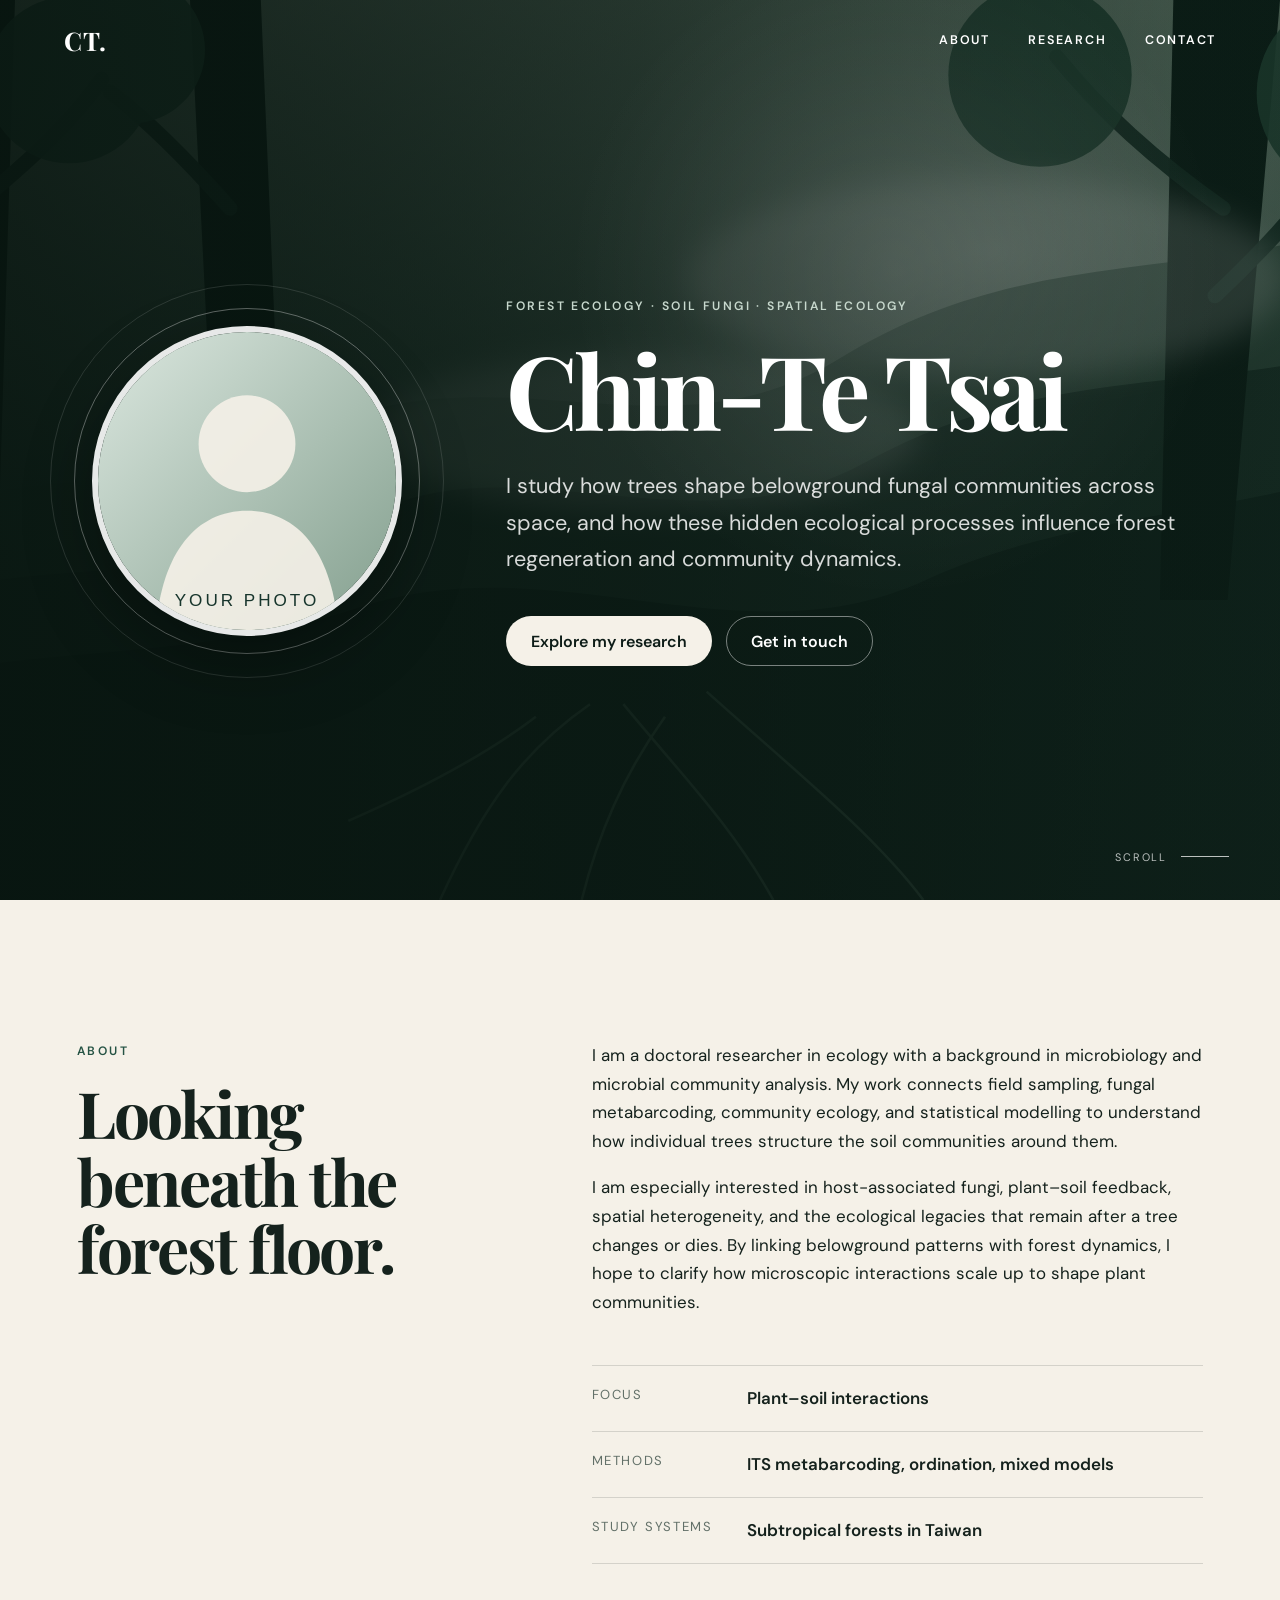
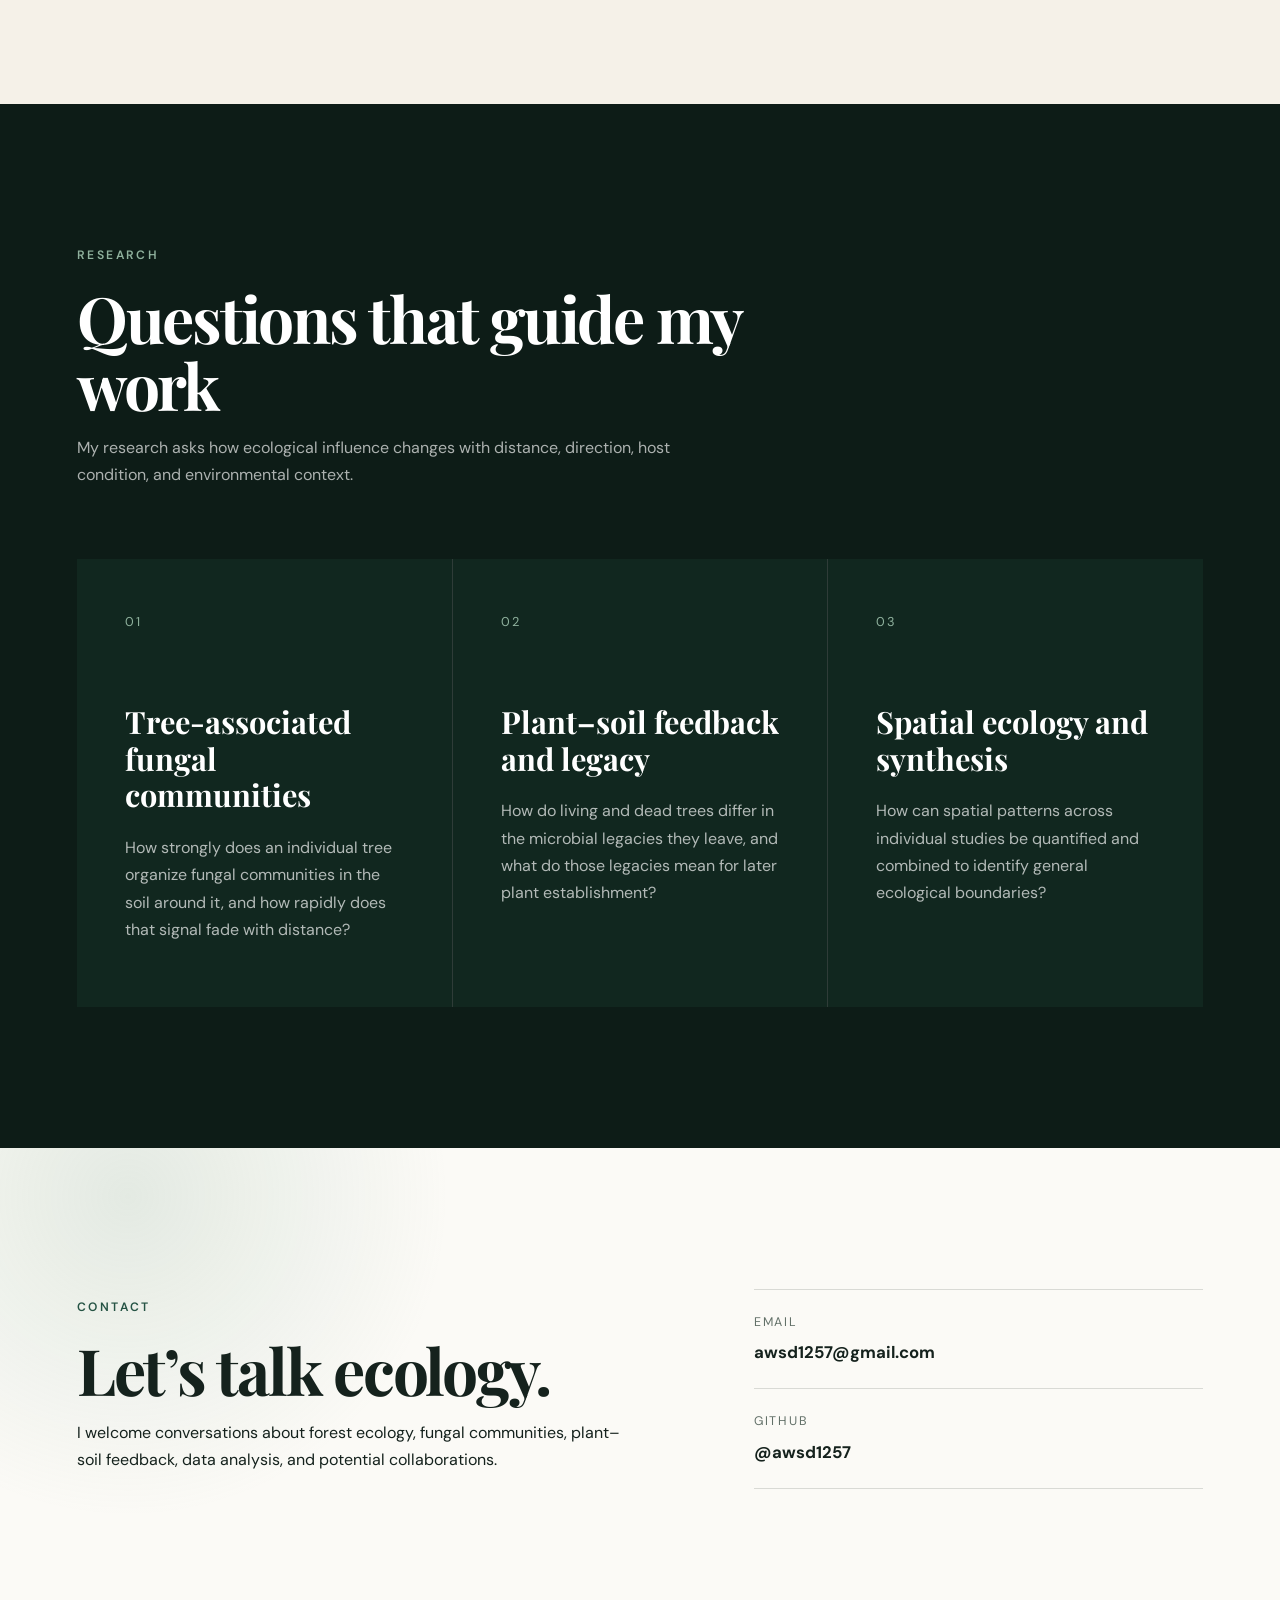
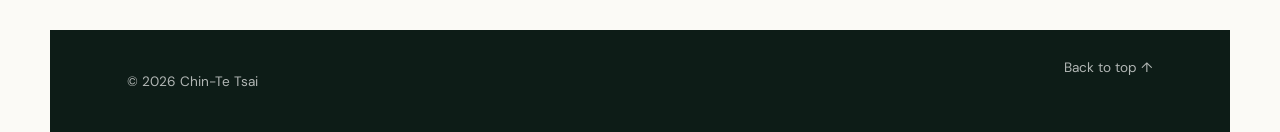
==== index.html @ a1b0e017 "Add files via upload" ====
<!DOCTYPE html>
<html lang="en">
<head>
  <meta charset="UTF-8" />
  <meta name="viewport" content="width=device-width, initial-scale=1.0" />
  <meta name="description" content="Chin-Te Tsai — forest ecologist studying plant–soil interactions and fungal community ecology." />
  <meta name="theme-color" content="#17352c" />
  <title>Chin-Te Tsai | Forest Ecologist</title>
  <link rel="icon" href="assets/favicon.svg" type="image/svg+xml" />
  <link rel="stylesheet" href="styles.css" />
</head>
<body>
  <header class="site-header" id="top">
    <a class="brand" href="#top" aria-label="Back to top">CT.</a>

    <button class="menu-button" type="button" aria-expanded="false" aria-controls="site-nav">
      <span class="sr-only">Toggle navigation</span>
      <span></span>
      <span></span>
    </button>

    <nav class="site-nav" id="site-nav" aria-label="Primary navigation">
      <a href="#about">About</a>
      <a href="#research">Research</a>
      <a href="#contact">Contact</a>
    </nav>
  </header>

  <main>
    <section class="hero" aria-labelledby="hero-title">
      <div class="hero-shade"></div>

      <div class="hero-content">
        <div class="portrait-wrap">
          <img
            class="portrait"
            src="assets/profile-placeholder.svg"
            alt="Profile placeholder for Chin-Te Tsai"
          />
        </div>

        <div class="hero-copy">
          <p class="eyebrow">Forest ecology · Soil fungi · Spatial ecology</p>
          <h1 id="hero-title">Chin-Te Tsai</h1>
          <p class="lead">
            I study how trees shape belowground fungal communities across space,
            and how these hidden ecological processes influence forest regeneration
            and community dynamics.
          </p>

          <div class="hero-actions">
            <a class="button button-primary" href="#research">Explore my research</a>
            <a class="button button-ghost" href="#contact">Get in touch</a>
          </div>
        </div>
      </div>

      <a class="scroll-cue" href="#about" aria-label="Scroll to About section">
        <span>Scroll</span>
        <span class="scroll-line"></span>
      </a>
    </section>

    <section class="section section-light" id="about">
      <div class="section-grid">
        <div>
          <p class="section-kicker">About</p>
          <h2>Looking beneath the forest floor.</h2>
        </div>

        <div class="section-copy">
          <p>
            I am a doctoral researcher in ecology with a background in microbiology
            and microbial community analysis. My work connects field sampling,
            fungal metabarcoding, community ecology, and statistical modelling to
            understand how individual trees structure the soil communities around them.
          </p>
          <p>
            I am especially interested in host-associated fungi, plant–soil feedback,
            spatial heterogeneity, and the ecological legacies that remain after a tree
            changes or dies. By linking belowground patterns with forest dynamics, I hope
            to clarify how microscopic interactions scale up to shape plant communities.
          </p>

          <dl class="fact-list">
            <div>
              <dt>Focus</dt>
              <dd>Plant–soil interactions</dd>
            </div>
            <div>
              <dt>Methods</dt>
              <dd>ITS metabarcoding, ordination, mixed models</dd>
            </div>
            <div>
              <dt>Study systems</dt>
              <dd>Subtropical forests in Taiwan</dd>
            </div>
          </dl>
        </div>
      </div>
    </section>

    <section class="section section-dark" id="research">
      <div class="section-heading">
        <p class="section-kicker">Research</p>
        <h2>Questions that guide my work</h2>
        <p>
          My research asks how ecological influence changes with distance, direction,
          host condition, and environmental context.
        </p>
      </div>

      <div class="research-grid">
        <article class="research-card">
          <span class="card-number">01</span>
          <h3>Tree-associated fungal communities</h3>
          <p>
            How strongly does an individual tree organize fungal communities in the
            soil around it, and how rapidly does that signal fade with distance?
          </p>
        </article>

        <article class="research-card">
          <span class="card-number">02</span>
          <h3>Plant–soil feedback and legacy</h3>
          <p>
            How do living and dead trees differ in the microbial legacies they leave,
            and what do those legacies mean for later plant establishment?
          </p>
        </article>

        <article class="research-card">
          <span class="card-number">03</span>
          <h3>Spatial ecology and synthesis</h3>
          <p>
            How can spatial patterns across individual studies be quantified and
            combined to identify general ecological boundaries?
          </p>
        </article>
      </div>
    </section>

    <section class="section section-contact" id="contact">
      <div class="contact-panel">
        <div>
          <p class="section-kicker">Contact</p>
          <h2>Let’s talk ecology.</h2>
          <p>
            I welcome conversations about forest ecology, fungal communities,
            plant–soil feedback, data analysis, and potential collaborations.
          </p>
        </div>

        <div class="contact-links">
          <a href="mailto:awsd1257@gmail.com">
            <span>Email</span>
            <strong>awsd1257@gmail.com</strong>
          </a>
          <a href="https://github.com/awsd1257" target="_blank" rel="noreferrer">
            <span>GitHub</span>
            <strong>@awsd1257</strong>
          </a>
        </div>
      </div>
    </section>
  </main>

  <footer>
    <p>© <span id="year"></span> Chin-Te Tsai</p>
    <a href="#top">Back to top ↑</a>
  </footer>

  <script src="script.js"></script>
</body>
</html>
---- styles.css ----
@import url('https://fonts.googleapis.com/css2?family=DM+Sans:wght@400;500;600&family=Playfair+Display:wght@600;700&display=swap');

:root {
  --forest-950: #0d1c17;
  --forest-900: #11271f;
  --forest-800: #17352c;
  --forest-700: #255344;
  --moss-400: #8fb19d;
  --moss-200: #c7d8cd;
  --cream: #f5f1e8;
  --paper: #fbfaf6;
  --ink: #15221d;
  --muted: #627068;
  --line: rgba(21, 34, 29, 0.15);
  --white: #ffffff;
  --header-height: 82px;
  --max-width: 1180px;
  --serif: "Playfair Display", Georgia, serif;
  --sans: "DM Sans", -apple-system, BlinkMacSystemFont, "Segoe UI", sans-serif;
}

* {
  box-sizing: border-box;
}

html {
  scroll-behavior: smooth;
}

body {
  margin: 0;
  background: var(--paper);
  color: var(--ink);
  font-family: var(--sans);
  line-height: 1.7;
}

body.menu-open {
  overflow: hidden;
}

a {
  color: inherit;
}

img {
  display: block;
  max-width: 100%;
}

.sr-only {
  position: absolute;
  width: 1px;
  height: 1px;
  padding: 0;
  margin: -1px;
  overflow: hidden;
  clip: rect(0, 0, 0, 0);
  white-space: nowrap;
  border: 0;
}

.site-header {
  position: fixed;
  inset: 0 0 auto 0;
  z-index: 20;
  height: var(--header-height);
  display: flex;
  align-items: center;
  justify-content: space-between;
  padding: 0 clamp(24px, 5vw, 72px);
  color: var(--white);
  transition: background 220ms ease, box-shadow 220ms ease;
}

.site-header.scrolled {
  background: rgba(13, 28, 23, 0.92);
  box-shadow: 0 10px 30px rgba(0, 0, 0, 0.12);
  backdrop-filter: blur(14px);
}

.brand {
  font-family: var(--serif);
  font-size: 1.6rem;
  font-weight: 700;
  text-decoration: none;
  letter-spacing: 0.02em;
}

.site-nav {
  display: flex;
  align-items: center;
  gap: clamp(24px, 3vw, 44px);
}

.site-nav a {
  position: relative;
  text-decoration: none;
  text-transform: uppercase;
  letter-spacing: 0.14em;
  font-size: 0.78rem;
  font-weight: 600;
}

.site-nav a::after {
  content: "";
  position: absolute;
  left: 0;
  right: 100%;
  bottom: -8px;
  height: 1px;
  background: currentColor;
  transition: right 180ms ease;
}

.site-nav a:hover::after,
.site-nav a:focus-visible::after {
  right: 0;
}

.menu-button {
  display: none;
  width: 44px;
  height: 44px;
  border: 0;
  background: transparent;
  cursor: pointer;
}

.menu-button span:not(.sr-only) {
  display: block;
  width: 24px;
  height: 2px;
  margin: 6px auto;
  background: var(--white);
  transition: transform 180ms ease;
}

.hero {
  position: relative;
  min-height: 100svh;
  display: grid;
  place-items: center;
  padding: calc(var(--header-height) + 60px) clamp(24px, 6vw, 88px) 80px;
  overflow: hidden;
  color: var(--white);
  background:
    linear-gradient(rgba(11, 26, 20, 0.18), rgba(11, 26, 20, 0.38)),
    url("assets/hero-background.svg") center / cover no-repeat;
}

.hero-shade {
  position: absolute;
  inset: 0;
  background:
    radial-gradient(circle at 70% 30%, rgba(255,255,255,0.08), transparent 30%),
    linear-gradient(90deg, rgba(7, 19, 14, 0.84) 0%, rgba(7, 19, 14, 0.62) 50%, rgba(7, 19, 14, 0.26) 100%);
}

.hero-content {
  position: relative;
  z-index: 2;
  width: min(100%, var(--max-width));
  display: grid;
  grid-template-columns: minmax(220px, 340px) minmax(0, 1fr);
  gap: clamp(48px, 7vw, 104px);
  align-items: center;
}

.portrait-wrap {
  position: relative;
  justify-self: center;
}

.portrait-wrap::before,
.portrait-wrap::after {
  content: "";
  position: absolute;
  border-radius: 50%;
  border: 1px solid rgba(255, 255, 255, 0.34);
}

.portrait-wrap::before {
  inset: -18px;
}

.portrait-wrap::after {
  inset: -42px;
  border-color: rgba(255, 255, 255, 0.12);
}

.portrait {
  position: relative;
  z-index: 1;
  width: min(30vw, 310px);
  aspect-ratio: 1;
  object-fit: cover;
  border-radius: 50%;
  border: 6px solid rgba(255, 255, 255, 0.9);
  box-shadow: 0 28px 70px rgba(0, 0, 0, 0.32);
}

.eyebrow,
.section-kicker {
  margin: 0 0 18px;
  text-transform: uppercase;
  letter-spacing: 0.2em;
  font-size: 0.76rem;
  font-weight: 600;
}

.eyebrow {
  color: var(--moss-200);
}

.hero h1,
.section h2 {
  margin: 0;
  font-family: var(--serif);
  line-height: 1.05;
}

.hero h1 {
  max-width: 780px;
  font-size: clamp(3.7rem, 8vw, 7.6rem);
  letter-spacing: -0.045em;
}

.lead {
  max-width: 720px;
  margin: 26px 0 0;
  font-size: clamp(1.05rem, 2vw, 1.35rem);
  line-height: 1.7;
  color: rgba(255, 255, 255, 0.84);
}

.hero-actions {
  display: flex;
  flex-wrap: wrap;
  gap: 14px;
  margin-top: 38px;
}

.button {
  display: inline-flex;
  align-items: center;
  justify-content: center;
  min-height: 50px;
  padding: 0 24px;
  border: 1px solid transparent;
  border-radius: 999px;
  text-decoration: none;
  font-weight: 600;
  transition: transform 180ms ease, background 180ms ease, color 180ms ease;
}

.button:hover {
  transform: translateY(-2px);
}

.button-primary {
  background: var(--cream);
  color: var(--forest-950);
}

.button-ghost {
  border-color: rgba(255, 255, 255, 0.45);
  color: var(--white);
}

.button-ghost:hover {
  background: rgba(255, 255, 255, 0.1);
}

.scroll-cue {
  position: absolute;
  right: clamp(22px, 4vw, 64px);
  bottom: 34px;
  z-index: 2;
  display: flex;
  align-items: center;
  gap: 14px;
  color: rgba(255, 255, 255, 0.72);
  text-decoration: none;
  text-transform: uppercase;
  letter-spacing: 0.16em;
  font-size: 0.68rem;
}

.scroll-line {
  display: block;
  width: 48px;
  height: 1px;
  background: currentColor;
}

.section {
  padding: clamp(88px, 11vw, 150px) clamp(24px, 6vw, 88px);
  scroll-margin-top: var(--header-height);
}

.section-light {
  background: var(--cream);
}

.section-grid,
.section-heading,
.research-grid,
.contact-panel,
footer {
  width: min(100%, var(--max-width));
  margin-inline: auto;
}

.section-grid {
  display: grid;
  grid-template-columns: minmax(260px, 0.85fr) minmax(0, 1.3fr);
  gap: clamp(48px, 9vw, 132px);
}

.section-kicker {
  color: var(--forest-700);
}

.section h2 {
  font-size: clamp(2.4rem, 5vw, 4.8rem);
  letter-spacing: -0.035em;
}

.section-copy {
  font-size: 1.06rem;
}

.section-copy > p:first-child {
  margin-top: 0;
}

.fact-list {
  display: grid;
  gap: 0;
  margin: 48px 0 0;
  border-top: 1px solid var(--line);
}

.fact-list div {
  display: grid;
  grid-template-columns: 135px 1fr;
  gap: 20px;
  padding: 18px 0;
  border-bottom: 1px solid var(--line);
}

.fact-list dt {
  color: var(--muted);
  font-size: 0.82rem;
  text-transform: uppercase;
  letter-spacing: 0.12em;
}

.fact-list dd {
  margin: 0;
  font-weight: 600;
}

.section-dark {
  background: var(--forest-950);
  color: var(--white);
}

.section-dark .section-kicker {
  color: var(--moss-400);
}

.section-heading {
  max-width: 800px;
  margin-left: max(0px, calc((100% - var(--max-width)) / 2));
}

.section-heading > p:last-child {
  max-width: 660px;
  color: rgba(255, 255, 255, 0.66);
}

.research-grid {
  display: grid;
  grid-template-columns: repeat(3, 1fr);
  gap: 1px;
  margin-top: 70px;
  background: rgba(255, 255, 255, 0.14);
}

.research-card {
  min-height: 360px;
  padding: clamp(28px, 4vw, 48px);
  background: var(--forest-900);
  transition: transform 180ms ease, background 180ms ease;
}

.research-card:hover {
  transform: translateY(-6px);
  background: var(--forest-800);
}

.card-number {
  color: var(--moss-400);
  font-size: 0.8rem;
  letter-spacing: 0.16em;
}

.research-card h3 {
  margin: 70px 0 20px;
  font-family: var(--serif);
  font-size: clamp(1.65rem, 2.4vw, 2.25rem);
  line-height: 1.2;
}

.research-card p {
  color: rgba(255, 255, 255, 0.68);
}

.section-contact {
  background:
    radial-gradient(circle at 10% 10%, rgba(143, 177, 157, 0.22), transparent 26%),
    var(--paper);
}

.contact-panel {
  display: grid;
  grid-template-columns: 1.1fr 0.9fr;
  gap: clamp(50px, 10vw, 140px);
  align-items: end;
}

.contact-panel p {
  max-width: 600px;
}

.contact-links {
  border-top: 1px solid var(--line);
}

.contact-links a {
  display: block;
  padding: 22px 0;
  border-bottom: 1px solid var(--line);
  text-decoration: none;
}

.contact-links span,
.contact-links strong {
  display: block;
}

.contact-links span {
  color: var(--muted);
  font-size: 0.78rem;
  text-transform: uppercase;
  letter-spacing: 0.14em;
}

.contact-links strong {
  margin-top: 5px;
  font-size: 1.05rem;
}

.contact-links a:hover strong {
  text-decoration: underline;
  text-underline-offset: 4px;
}

footer {
  display: flex;
  justify-content: space-between;
  gap: 24px;
  padding: 26px clamp(24px, 6vw, 88px);
  color: rgba(255, 255, 255, 0.68);
  background: var(--forest-950);
  font-size: 0.85rem;
}

footer a {
  text-decoration: none;
}

@media (max-width: 900px) {
  .menu-button {
    display: block;
    position: relative;
    z-index: 25;
  }

  .site-nav {
    position: fixed;
    inset: 0;
    z-index: 20;
    display: grid;
    place-content: center;
    gap: 28px;
    background: var(--forest-950);
    transform: translateY(-100%);
    transition: transform 220ms ease;
  }

  .site-nav.open {
    transform: translateY(0);
  }

  .site-nav a {
    font-family: var(--serif);
    font-size: 2rem;
    text-align: center;
    text-transform: none;
    letter-spacing: 0;
  }

  .menu-button[aria-expanded="true"] span:nth-of-type(2) {
    transform: translateY(4px) rotate(45deg);
  }

  .menu-button[aria-expanded="true"] span:nth-of-type(3) {
    transform: translateY(-4px) rotate(-45deg);
  }

  .hero-content {
    grid-template-columns: 1fr;
    text-align: center;
  }

  .portrait {
    width: min(52vw, 240px);
  }

  .hero-actions {
    justify-content: center;
  }

  .section-grid,
  .contact-panel {
    grid-template-columns: 1fr;
  }

  .research-grid {
    grid-template-columns: 1fr;
  }

  .research-card {
    min-height: 0;
  }

  .research-card h3 {
    margin-top: 36px;
  }
}

@media (max-width: 600px) {
  :root {
    --header-height: 70px;
  }

  .site-header {
    padding-inline: 20px;
  }

  .hero {
    padding-inline: 20px;
  }

  .hero h1 {
    font-size: clamp(3.25rem, 18vw, 4.7rem);
  }

  .lead {
    font-size: 1rem;
  }

  .hero-actions {
    display: grid;
  }

  .button {
    width: 100%;
  }

  .scroll-cue {
    display: none;
  }

  .section {
    padding-inline: 20px;
  }

  .fact-list div {
    grid-template-columns: 1fr;
    gap: 4px;
  }

  footer {
    flex-direction: column;
    padding-inline: 20px;
  }
}

@media (prefers-reduced-motion: reduce) {
  html {
    scroll-behavior: auto;
  }

  *,
  *::before,
  *::after {
    transition-duration: 0.01ms !important;
    animation-duration: 0.01ms !important;
  }
}
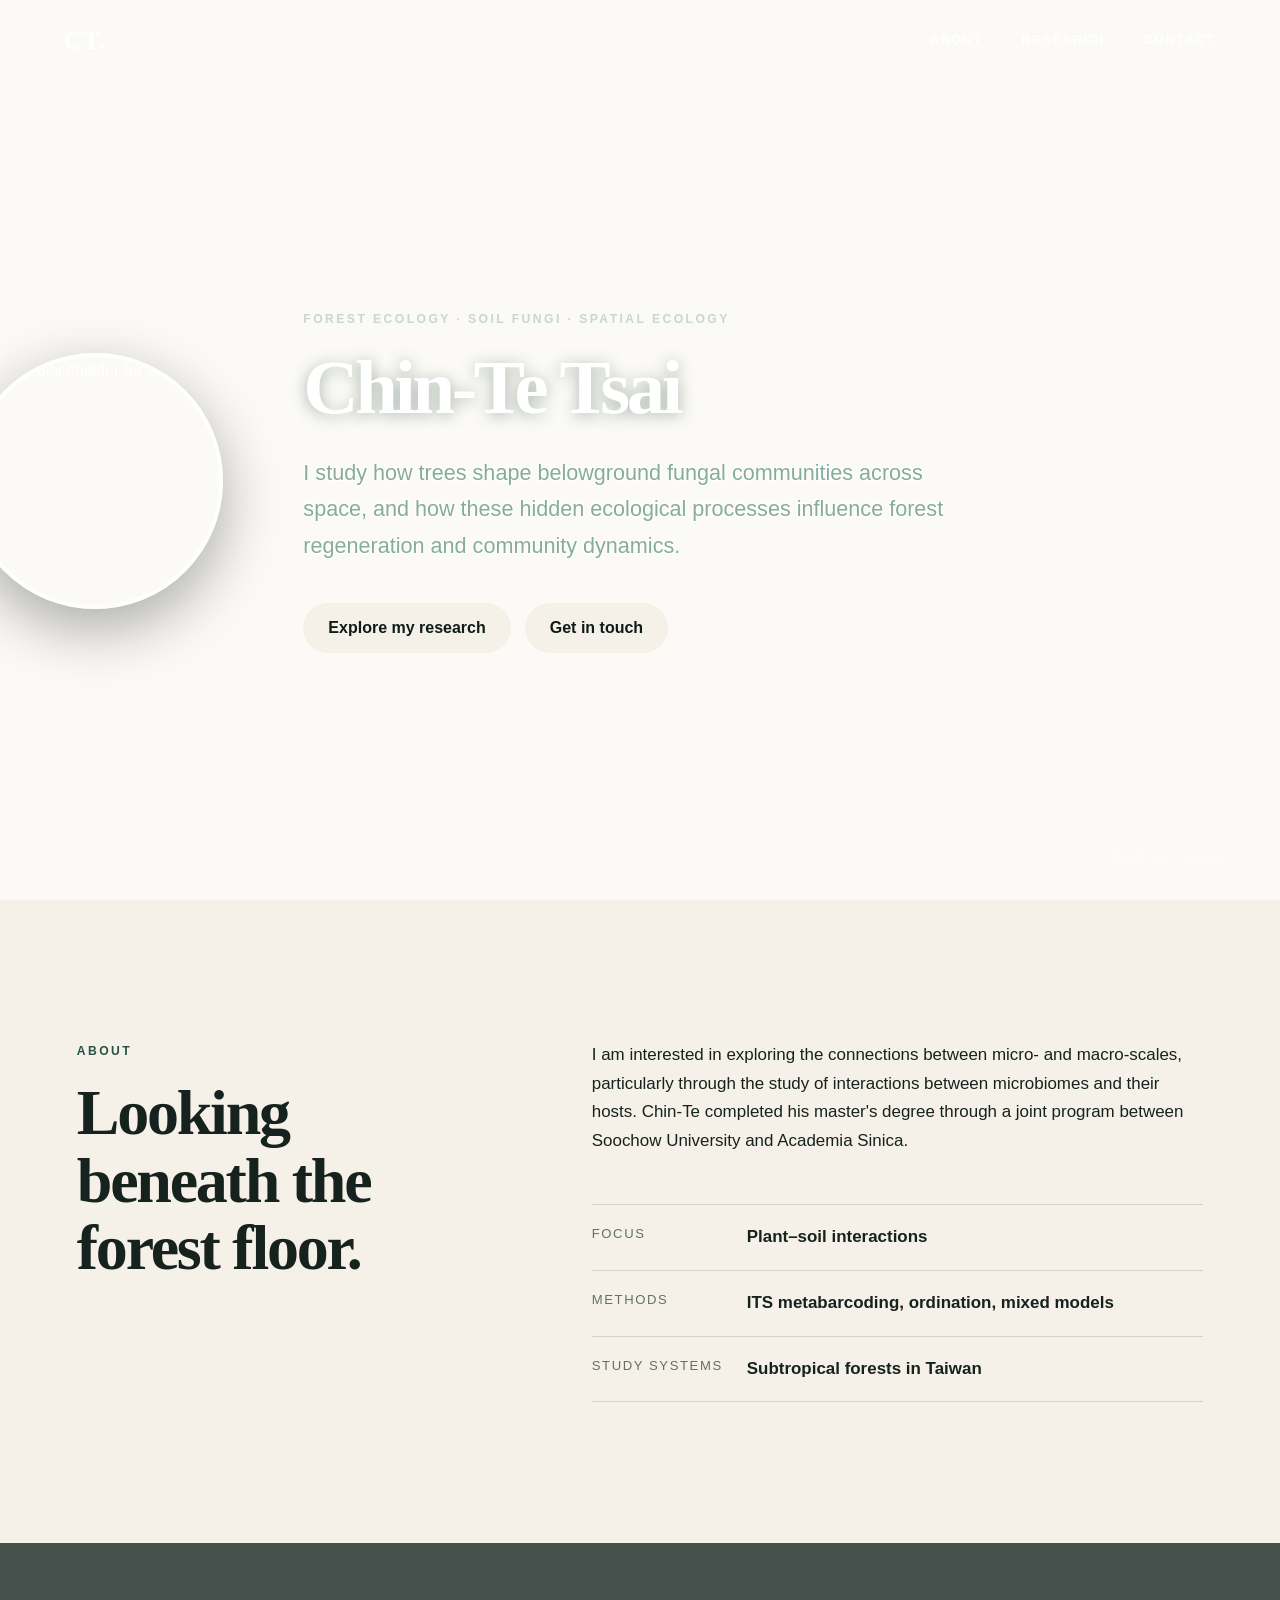
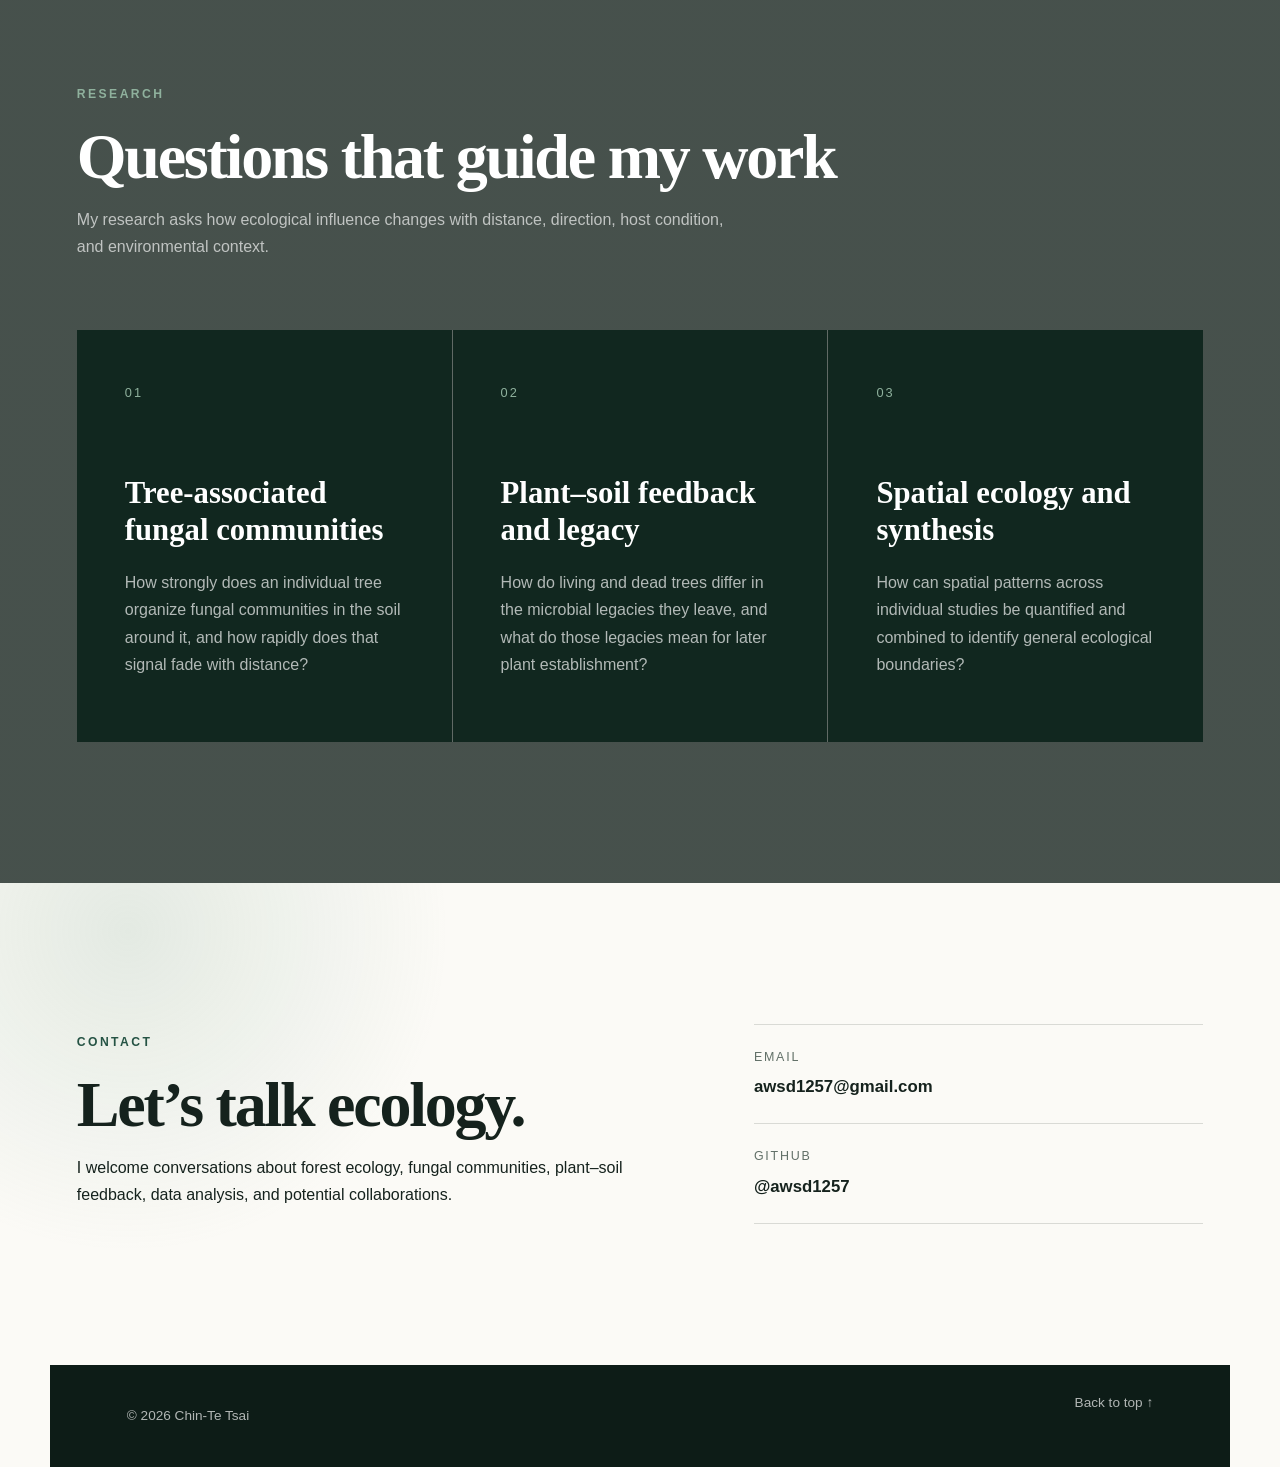
==== commit 8d1c8588: "Add files via upload" ====
--- a/index.html
+++ b/index.html
@@ -34,7 +34,7 @@
         <div class="portrait-wrap">
           <img
             class="portrait"
-            src="assets/profile-placeholder.svg"
+            src="assets/profile.jpg"
             alt="Profile placeholder for Chin-Te Tsai"
           />
         </div>
@@ -50,7 +50,7 @@
 
           <div class="hero-actions">
             <a class="button button-primary" href="#research">Explore my research</a>
-            <a class="button button-ghost" href="#contact">Get in touch</a>
+            <a class="button button-primary" href="#contact">Get in touch</a>
           </div>
         </div>
       </div>
@@ -70,17 +70,9 @@
 
         <div class="section-copy">
           <p>
-            I am a doctoral researcher in ecology with a background in microbiology
-            and microbial community analysis. My work connects field sampling,
-            fungal metabarcoding, community ecology, and statistical modelling to
-            understand how individual trees structure the soil communities around them.
+I am interested in exploring the connections between micro- and macro-scales, particularly through the study of interactions between microbiomes and their hosts. Chin-Te completed his master's degree through a joint program between Soochow University and Academia Sinica. 
           </p>
-          <p>
-            I am especially interested in host-associated fungi, plant–soil feedback,
-            spatial heterogeneity, and the ecological legacies that remain after a tree
-            changes or dies. By linking belowground patterns with forest dynamics, I hope
-            to clarify how microscopic interactions scale up to shape plant communities.
-          </p>
+
 
           <dl class="fact-list">
             <div>
--- a/styles.css
+++ b/styles.css
@@ -15,8 +15,8 @@
   --white: #ffffff;
   --header-height: 82px;
   --max-width: 1180px;
-  --serif: "Playfair Display", Georgia, serif;
-  --sans: "DM Sans", -apple-system, BlinkMacSystemFont, "Segoe UI", sans-serif;
+--serif: Athelas, Georgia, "Times New Roman", serif;
+--sans: "Avenir Next", Avenir, "Helvetica Neue", Arial, sans-serif;
 }
 
 * {
@@ -74,9 +74,9 @@
 }
 
 .site-header.scrolled {
-  background: rgba(13, 28, 23, 0.92);
+  background: rgba(129, 167, 152, 0.92);
   box-shadow: 0 10px 30px rgba(0, 0, 0, 0.12);
-  backdrop-filter: blur(14px);
+  backdrop-filter: blur(10px);
 }
 
 .brand {
@@ -144,27 +144,25 @@
   padding: calc(var(--header-height) + 60px) clamp(24px, 6vw, 88px) 80px;
   overflow: hidden;
   color: var(--white);
-  background:
-    linear-gradient(rgba(11, 26, 20, 0.18), rgba(11, 26, 20, 0.38)),
-    url("assets/hero-background.svg") center / cover no-repeat;
+  background:url("assets/hero-background.jpg") center / cover no-repeat;
 }
 
 .hero-shade {
-  position: absolute;
-  inset: 0;
-  background:
-    radial-gradient(circle at 70% 30%, rgba(255,255,255,0.08), transparent 30%),
-    linear-gradient(90deg, rgba(7, 19, 14, 0.84) 0%, rgba(7, 19, 14, 0.62) 50%, rgba(7, 19, 14, 0.26) 100%);
-}
+  display: none;
+}
+
 
 .hero-content {
   position: relative;
   z-index: 2;
-  width: min(100%, var(--max-width));
+  width: min(95%, var(--max-width));
   display: grid;
   grid-template-columns: minmax(220px, 340px) minmax(0, 1fr);
-  gap: clamp(48px, 7vw, 104px);
+  gap: clamp(20px, 3vw, 45px);
   align-items: center;
+	transform: translateX(-180px);
+
+	
 }
 
 .portrait-wrap {
@@ -176,7 +174,7 @@
 .portrait-wrap::after {
   content: "";
   position: absolute;
-  border-radius: 50%;
+  border-radius: 40%;
   border: 1px solid rgba(255, 255, 255, 0.34);
 }
 
@@ -192,12 +190,12 @@
 .portrait {
   position: relative;
   z-index: 1;
-  width: min(30vw, 310px);
+  width: min(20vw, 280px);
   aspect-ratio: 1;
   object-fit: cover;
   border-radius: 50%;
-  border: 6px solid rgba(255, 255, 255, 0.9);
-  box-shadow: 0 28px 70px rgba(0, 0, 0, 0.32);
+  border: 4px solid rgba(255, 255, 255, 0.9);
+  box-shadow: 0 20px 60px rgba(0, 0, 0, 0.32);
 }
 
 .eyebrow,
@@ -221,18 +219,28 @@
 }
 
 .hero h1 {
-  max-width: 780px;
-  font-size: clamp(3.7rem, 8vw, 7.6rem);
+  max-width: 700px;
+  font-size: clamp(2.8rem, 6vw, 5.5rem);
   letter-spacing: -0.045em;
+  text-shadow: 0 2px 15px rgba(65, 93, 78, 0.45);
+
 }
 
 .lead {
-  max-width: 720px;
+  max-width: 650px;
   margin: 26px 0 0;
   font-size: clamp(1.05rem, 2vw, 1.35rem);
   line-height: 1.7;
-  color: rgba(255, 255, 255, 0.84);
-}
+  color: rgba(129, 167, 152, 0.95);
+
+  text-shadow:
+    -1px -1px 0 rgba(255, 255, 255, 0.9),
+     1px -1px 0 rgba(255, 255, 255, 0.9),
+    -1px  1px 0 rgba(255, 255, 255, 0.9),
+     1px  1px 0 rgba(255, 255, 255, 0.9);
+}
+
+
 
 .hero-actions {
   display: flex;
@@ -263,14 +271,6 @@
   color: var(--forest-950);
 }
 
-.button-ghost {
-  border-color: rgba(255, 255, 255, 0.45);
-  color: var(--white);
-}
-
-.button-ghost:hover {
-  background: rgba(255, 255, 255, 0.1);
-}
 
 .scroll-cue {
   position: absolute;
@@ -363,8 +363,14 @@
 }
 
 .section-dark {
-  background: var(--forest-950);
+  position: relative;
   color: var(--white);
+  background:
+    linear-gradient(
+      rgba(10, 24, 19, 0.75),
+      rgba(10, 24, 19, 0.75)
+    ),
+    url("assets/research-background.jpg") center / cover no-repeat;
 }
 
 .section-dark .section-kicker {
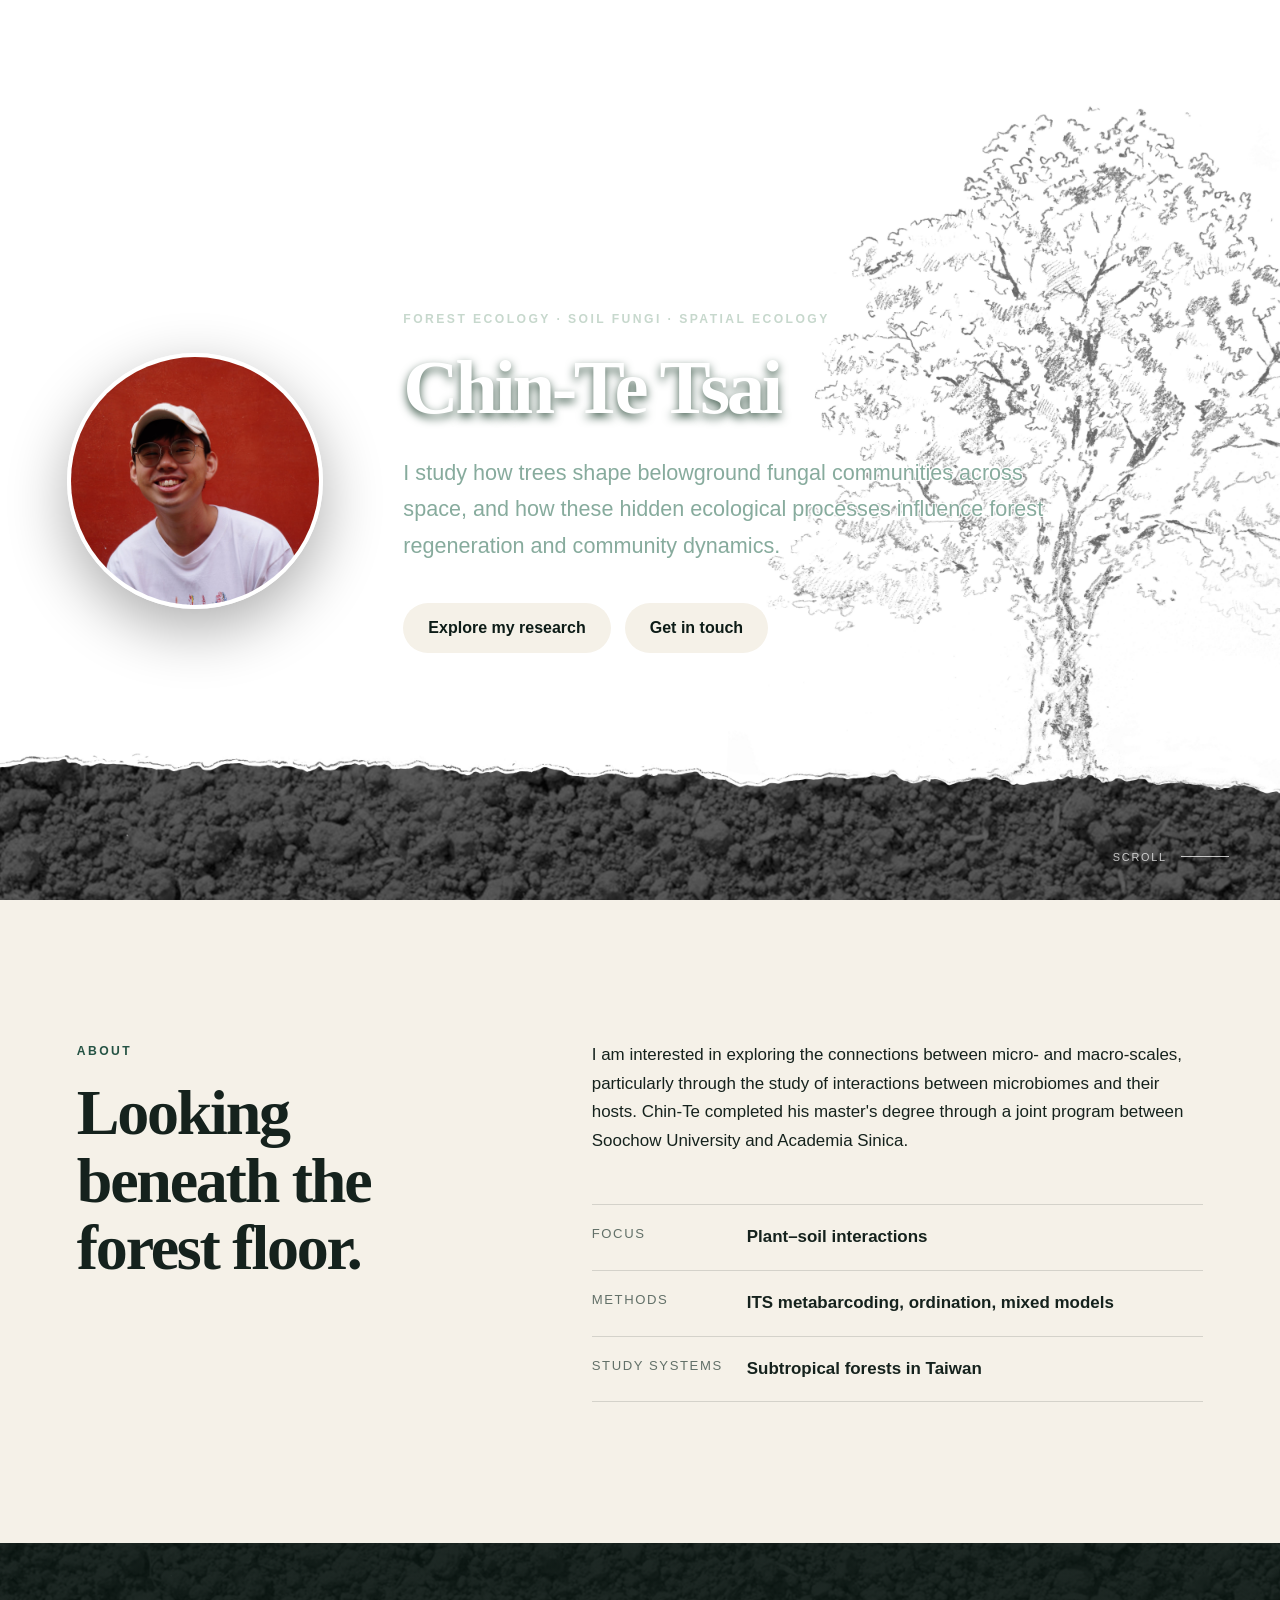
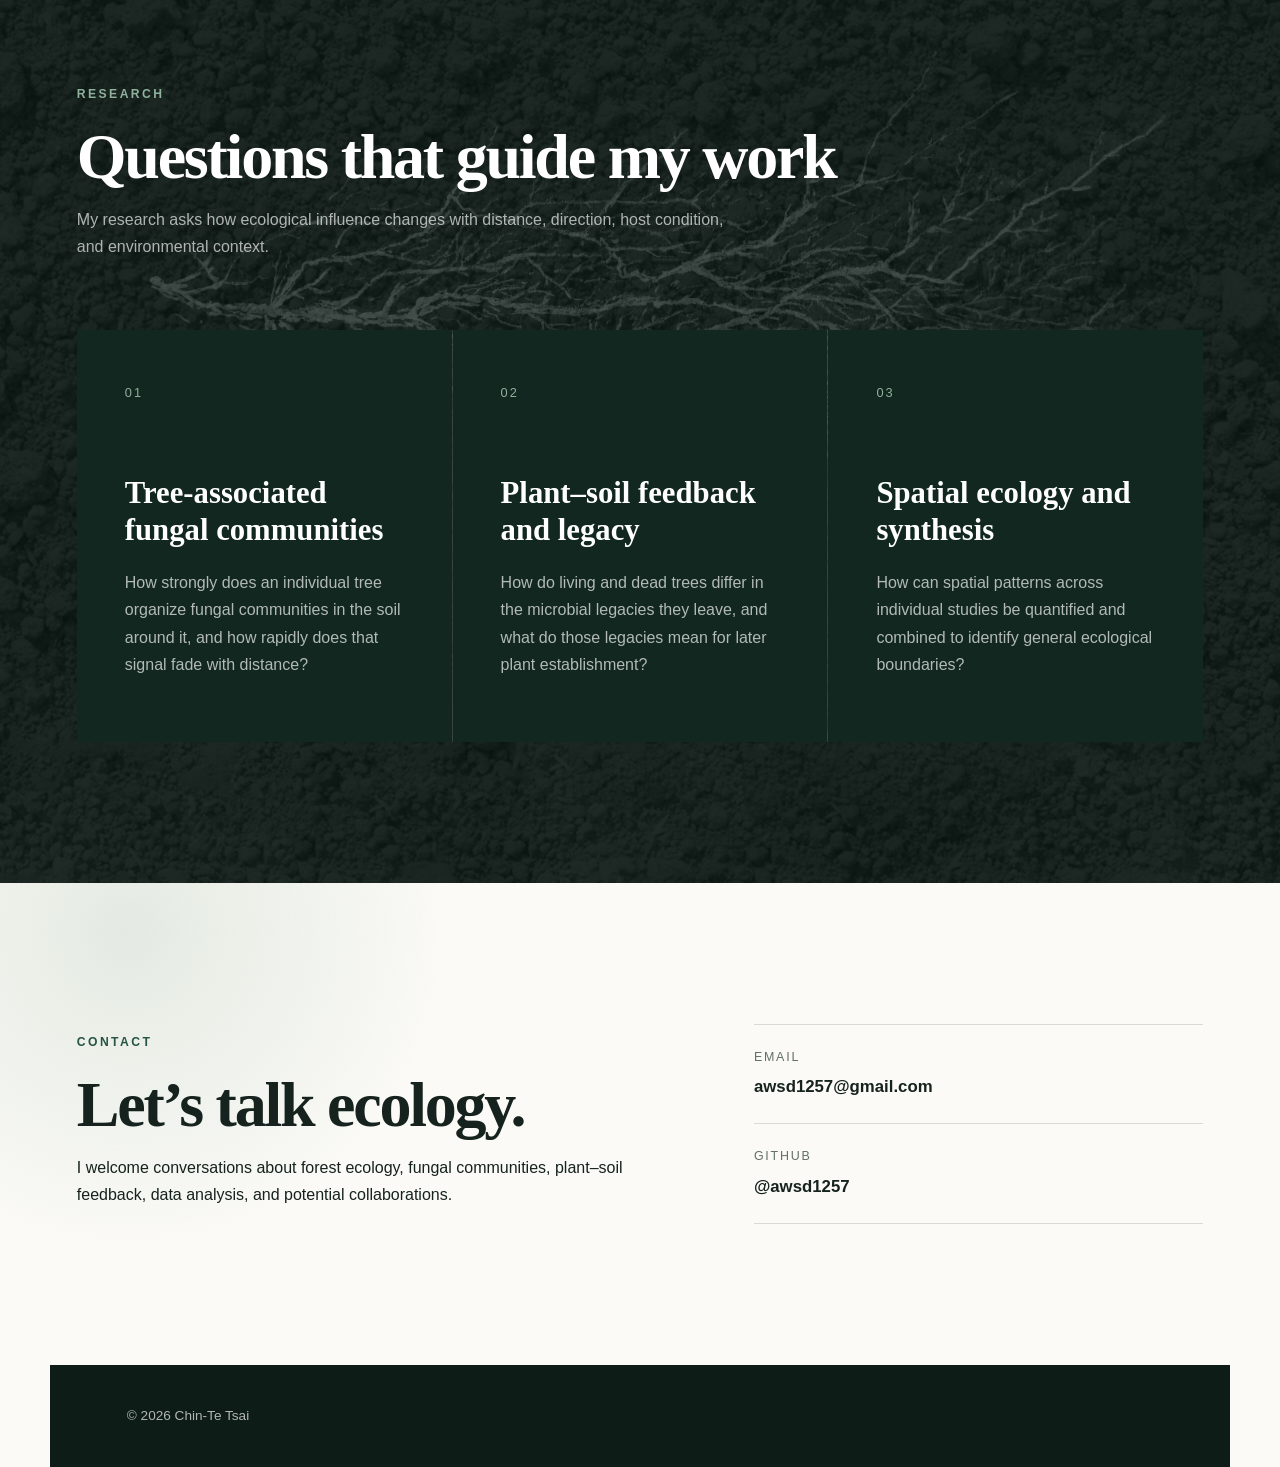
==== commit 1faf4852: "Update index.html" ====
--- a/index.html
+++ b/index.html
@@ -19,11 +19,12 @@
       <span></span>
     </button>
 
-    <nav class="site-nav" id="site-nav" aria-label="Primary navigation">
-      <a href="#about">About</a>
-      <a href="#research">Research</a>
-      <a href="#contact">Contact</a>
-    </nav>
+<nav class="site-nav" id="site-nav" aria-label="Primary navigation">
+  <a href="#about">About</a>
+  <a href="#research">Research</a>
+  <a href="cv.html">CV</a>
+  <a href="#contact">Contact</a>
+</nav>
   </header>
 
   <main>
@@ -159,7 +160,6 @@
 
   <footer>
     <p>© <span id="year"></span> Chin-Te Tsai</p>
-    <a href="#top">Back to top ↑</a>
   </footer>
 
   <script src="script.js"></script>
--- a/styles.css
+++ b/styles.css
@@ -160,7 +160,7 @@
   grid-template-columns: minmax(220px, 340px) minmax(0, 1fr);
   gap: clamp(20px, 3vw, 45px);
   align-items: center;
-	transform: translateX(-180px);
+transform: translateX(-80px);
 
 	
 }
@@ -222,7 +222,7 @@
   max-width: 700px;
   font-size: clamp(2.8rem, 6vw, 5.5rem);
   letter-spacing: -0.045em;
-  text-shadow: 0 2px 15px rgba(65, 93, 78, 0.45);
+  text-shadow: 0 4px 10px rgba(65, 93, 78, 1);
 
 }
 
@@ -528,8 +528,9 @@
   }
 
   .hero-content {
-    grid-template-columns: 1fr;
-    text-align: center;
+	grid-template-columns: 1fr;
+  	text-align: center;
+  	transform: none;
   }
 
   .portrait {
@@ -568,7 +569,10 @@
   }
 
   .hero {
-    padding-inline: 20px;
+    background-image: url("assets/hero-background-mobile.jpg");
+    background-size: cover;
+    background-position: center;
+    background-repeat: no-repeat;
   }
 
   .hero h1 {
